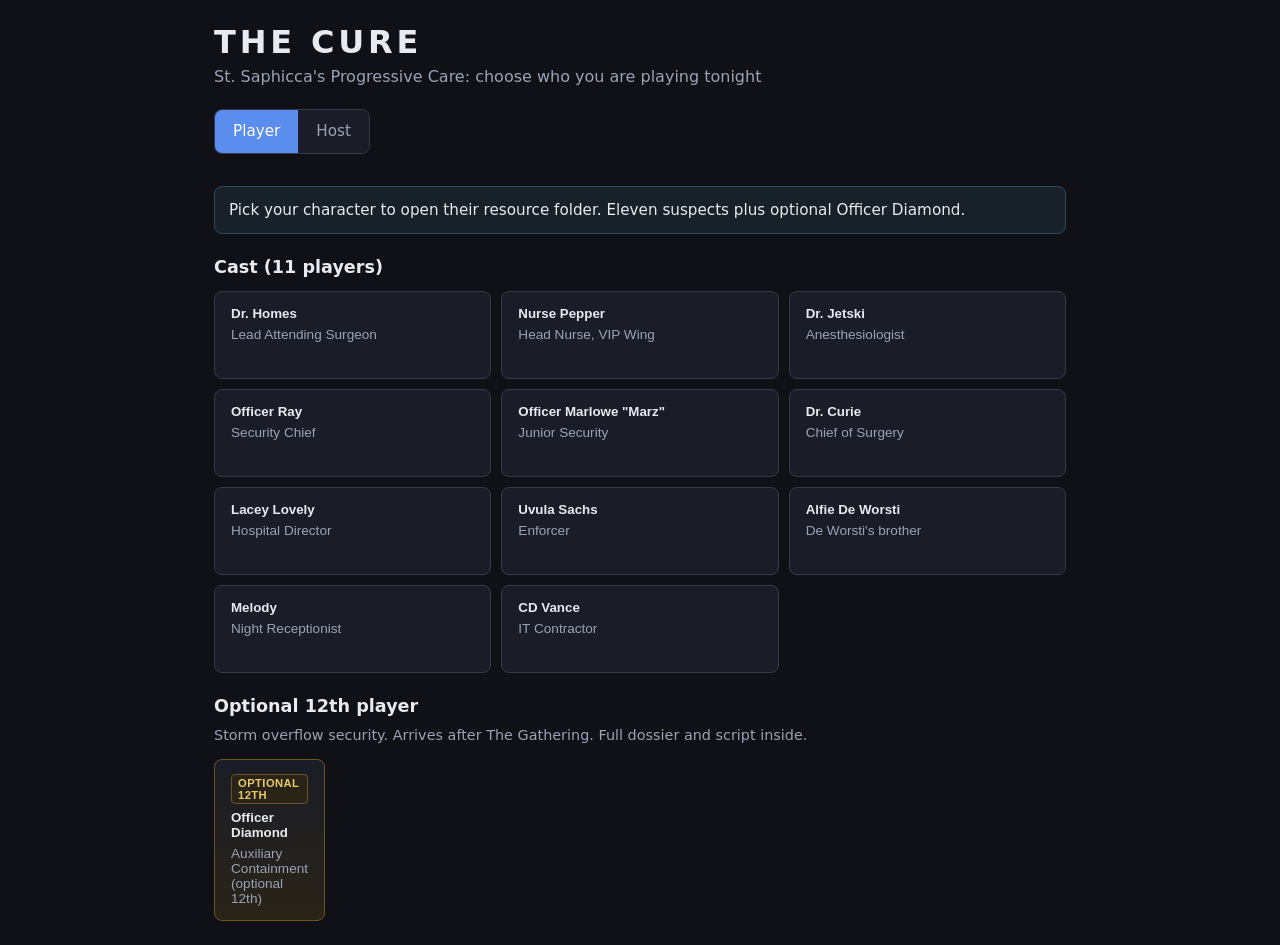
==== player-pack/index.html @ c7cfbabe "Rebuild player pack HTML and bump cache version for GitHub Pages. Co-authored-by: Cursor <cursoragen" ====
<!DOCTYPE html>
<html lang="en" data-pack-version="13">
  <head>
    <meta charset="UTF-8" />
    <meta name="viewport" content="width=device-width, initial-scale=1" />
    <meta name="theme-color" content="#0f1117" />
    <meta
      name="description"
      content="The Cure player pack: eleven suspects plus optional Officer Diamond."
    />
    <title>The Cure — Player Pack</title>
    <link rel="stylesheet" href="styles.css?v=13" />
  </head>
  <body>
    <div id="app" aria-live="polite"></div>
    <script src="content.js?v=13"></script>
    <script src="app.js?v=13"></script>
  </body>
</html>
---- player-pack/styles.css ----
:root {
  --bg: #0f1117;
  --surface: #1a1d27;
  --surface-2: #232735;
  --border: #343a4a;
  --text: #e8eaef;
  --text-muted: #9aa3b5;
  --accent: #5b8def;
  --warning-bg: #2a2418;
  --warning-border: #6b5420;
  --warning-text: #e8c96a;
  --info-bg: #182028;
  --info-border: #2a4a62;
  --radius: 8px;
  --font: system-ui, -apple-system, "Segoe UI", Roboto, sans-serif;
}

* {
  box-sizing: border-box;
}

html,
body {
  margin: 0;
  padding: 0;
  background: var(--bg);
  color: var(--text);
  font-family: var(--font);
  line-height: 1.5;
  min-height: 100%;
}

body {
  padding: 16px;
  padding-bottom: 48px;
}

a {
  color: var(--accent);
}

.app-header {
  margin-bottom: 20px;
}

.app-header h1 {
  margin: 0 0 4px;
  font-size: 1.75rem;
  letter-spacing: 0.04em;
}

.app-header h1.mystery-title {
  font-size: 2rem;
  font-weight: 700;
  letter-spacing: 0.12em;
  text-transform: uppercase;
  line-height: 1.15;
}

.subtitle {
  margin: 0;
  color: var(--text-muted);
}

.nav-bar {
  display: flex;
  gap: 8px;
  flex-wrap: wrap;
  margin-bottom: 16px;
}

.btn {
  appearance: none;
  border: 1px solid var(--border);
  background: var(--surface);
  color: var(--text);
  border-radius: var(--radius);
  padding: 10px 14px;
  font: inherit;
  font-size: 0.95rem;
  cursor: pointer;
  text-align: left;
}

.btn:hover {
  border-color: var(--accent);
}

.btn-ghost {
  background: transparent;
}

.btn-primary {
  background: var(--accent);
  border-color: var(--accent);
  color: #fff;
}

.mode-toggle {
  display: inline-flex;
  margin-bottom: 16px;
  border: 1px solid var(--border);
  border-radius: var(--radius);
  overflow: hidden;
}

.mode-btn {
  appearance: none;
  border: none;
  background: var(--surface);
  color: var(--text-muted);
  padding: 10px 18px;
  font: inherit;
  font-size: 0.95rem;
  cursor: pointer;
}

.mode-btn:hover {
  color: var(--text);
  background: var(--surface-2);
}

.mode-btn.active {
  background: var(--accent);
  color: #fff;
}

.footer-note {
  margin: 16px 0 0;
  color: var(--text-muted);
  font-size: 0.85rem;
}

.callout {
  border: 1px solid var(--border);
  border-radius: var(--radius);
  padding: 12px 14px;
  margin: 16px 0;
  font-size: 0.95rem;
}

.callout-warning {
  background: var(--warning-bg);
  border-color: var(--warning-border);
  color: var(--warning-text);
}

.callout-info {
  background: var(--info-bg);
  border-color: var(--info-border);
}

.grid {
  display: grid;
  grid-template-columns: repeat(auto-fill, minmax(160px, 1fr));
  gap: 10px;
}

.card {
  display: flex;
  flex-direction: column;
  gap: 6px;
  align-items: flex-start;
  min-height: 88px;
  padding: 14px 16px;
  border: 1px solid var(--border);
  border-radius: var(--radius);
  background: var(--surface);
  color: var(--text);
  cursor: pointer;
  text-align: left;
  width: 100%;
}

.card:hover {
  border-color: var(--accent);
  background: var(--surface-2);
}

.card-title {
  font-weight: 600;
}

.card-role {
  font-size: 0.85rem;
  color: var(--text-muted);
}

.card-badge {
  display: inline-block;
  font-size: 0.7rem;
  font-weight: 600;
  letter-spacing: 0.04em;
  text-transform: uppercase;
  color: var(--warning-text);
  background: var(--warning-bg);
  border: 1px solid var(--warning-border);
  border-radius: 4px;
  padding: 2px 6px;
}

.card-optional {
  border-color: var(--warning-border);
  background: linear-gradient(180deg, var(--surface) 0%, var(--warning-bg) 100%);
}

.card-optional:hover {
  border-color: var(--warning-text);
}

.section-note {
  margin: -4px 0 12px;
  color: var(--text-muted);
  font-size: 0.9rem;
}

.grid-optional {
  max-width: 280px;
}

.resource-list {
  display: flex;
  flex-direction: column;
  gap: 8px;
}

.resource-btn {
  display: flex;
  flex-direction: column;
  gap: 4px;
  width: 100%;
  padding: 12px 14px;
  border: 1px solid var(--border);
  border-radius: 6px;
  background: var(--surface);
  color: var(--text);
  cursor: pointer;
  text-align: left;
}

.resource-btn:hover {
  border-color: var(--accent);
}

.resource-label {
  font-weight: 600;
}

.resource-hint {
  font-size: 0.85rem;
  color: var(--text-muted);
}

.section-title {
  margin: 20px 0 10px;
  font-size: 1.1rem;
}

.doc-meta {
  color: var(--text-muted);
  font-size: 0.9rem;
  margin: 0 0 16px;
}

.doc-body {
  max-width: 720px;
}

.doc-body h1,
.doc-body h2,
.doc-body h3 {
  line-height: 1.25;
}

.doc-body h1 {
  font-size: 1.5rem;
  margin-top: 1.5rem;
}

.doc-body h2 {
  font-size: 1.2rem;
  margin-top: 1.25rem;
}

.doc-body h3 {
  font-size: 1.05rem;
}

.doc-body p,
.doc-body li {
  color: var(--text);
}

.doc-body blockquote {
  margin: 1em 0;
  padding: 0.5em 1em;
  border-left: 3px solid var(--accent);
  color: var(--text-muted);
}

.doc-body table {
  width: 100%;
  border-collapse: collapse;
  margin: 1em 0;
  font-size: 0.9rem;
}

.doc-body th,
.doc-body td {
  border: 1px solid var(--border);
  padding: 8px 10px;
  text-align: left;
}

.doc-body th {
  background: var(--surface-2);
}

.doc-body code {
  background: var(--surface-2);
  padding: 0.1em 0.35em;
  border-radius: 4px;
  font-size: 0.9em;
}

.doc-body strong {
  font-weight: 600;
  color: var(--text);
}

.doc-body p {
  margin: 0.4em 0;
}

.doc-body ul {
  margin: 0.15em 0 0.6em;
  padding-left: 1.35em;
  list-style: disc;
}

.doc-body li {
  margin: 0.15em 0;
}

.doc-body p:has(> strong:only-child) {
  margin-top: 0.85em;
  margin-bottom: 0;
}

.doc-body p:has(> strong:only-child) + p,
.doc-body p:has(> strong:only-child) + ul {
  margin-top: 0.15em;
}

.doc-body h2 + p:has(> strong:only-child) {
  margin-top: 0.35em;
}

.hidden {
  display: none !important;
}

@media (min-width: 640px) {
  body {
    padding: 24px;
    max-width: 900px;
    margin: 0 auto;
  }

  .grid {
    grid-template-columns: repeat(3, 1fr);
  }
}
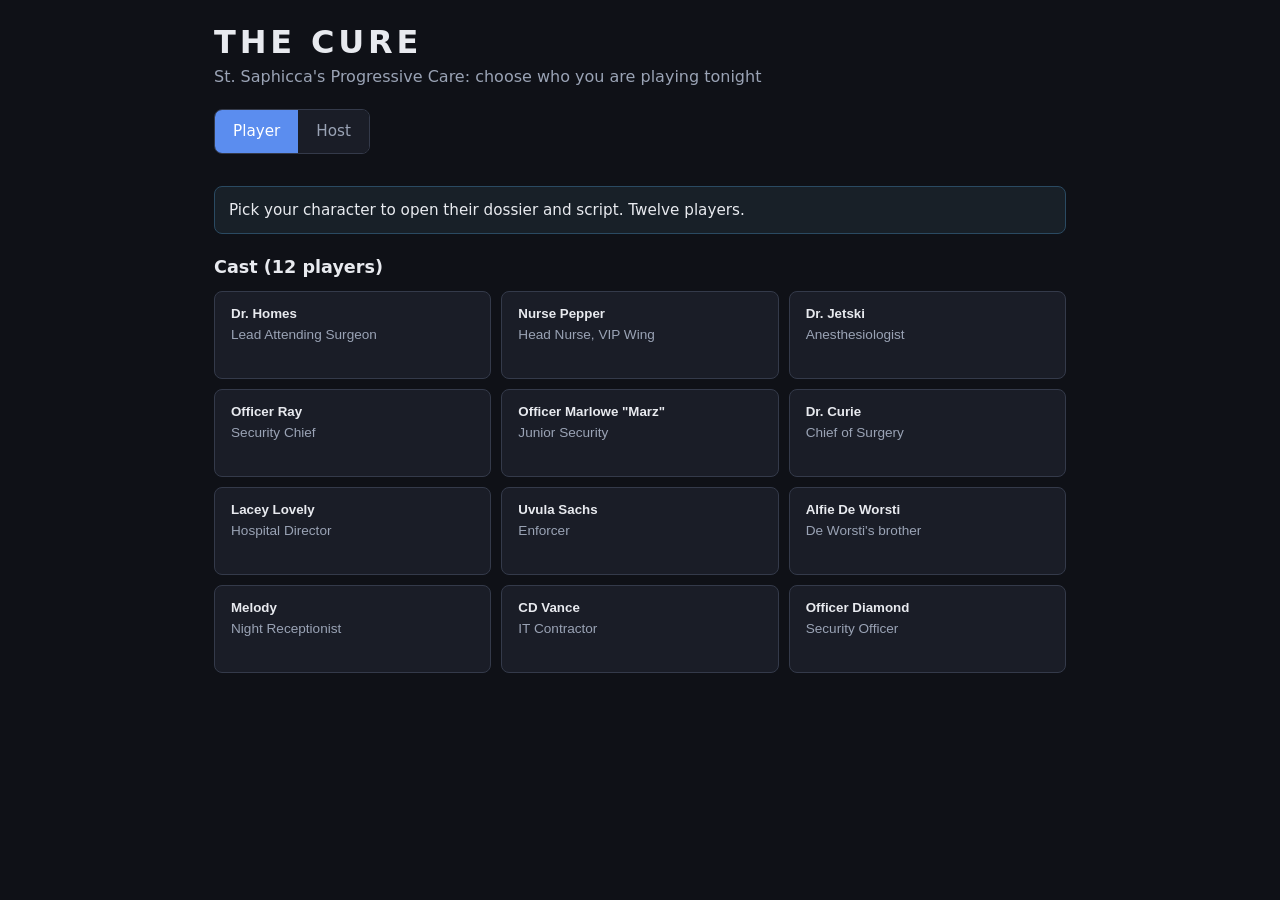
==== commit 953c6a10: "Make Officer Diamond a full cast member in the player pack HTML. Co-authored-by: Cursor <cursoragent" ====
--- a/player-pack/index.html
+++ b/player-pack/index.html
@@ -1,19 +1,19 @@
 <!DOCTYPE html>
-<html lang="en" data-pack-version="13">
+<html lang="en" data-pack-version="14">
   <head>
     <meta charset="UTF-8" />
     <meta name="viewport" content="width=device-width, initial-scale=1" />
     <meta name="theme-color" content="#0f1117" />
     <meta
       name="description"
-      content="The Cure player pack: eleven suspects plus optional Officer Diamond."
+      content="The Cure player pack: twelve players at St. Saphicca's."
     />
     <title>The Cure — Player Pack</title>
-    <link rel="stylesheet" href="styles.css?v=13" />
+    <link rel="stylesheet" href="styles.css?v=14" />
   </head>
   <body>
     <div id="app" aria-live="polite"></div>
-    <script src="content.js?v=13"></script>
-    <script src="app.js?v=13"></script>
+    <script src="content.js?v=14"></script>
+    <script src="app.js?v=14"></script>
   </body>
 </html>
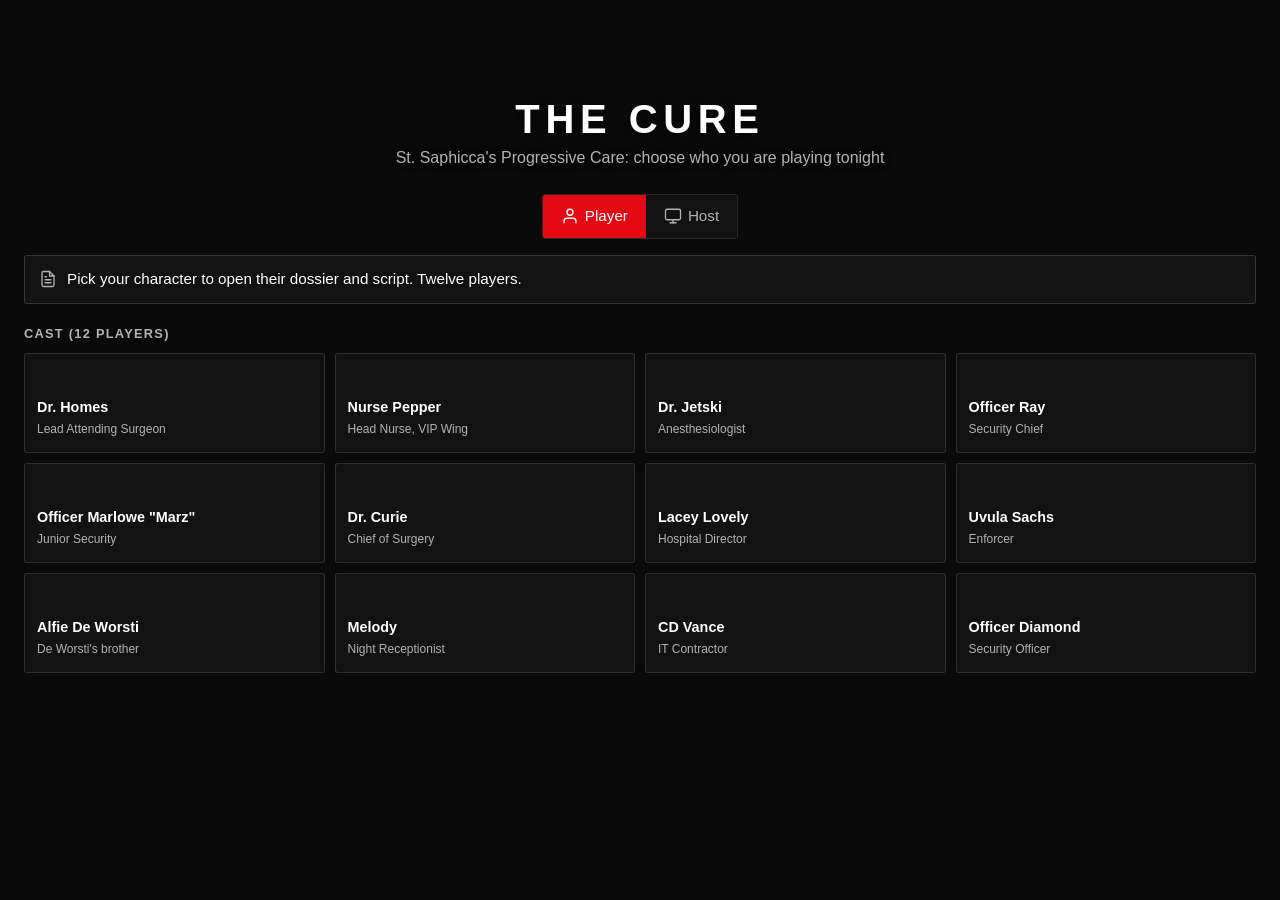
==== commit 2591d3b6: "Redesign player pack with cinematic dark UI and refresh dossier letterheads. Apply hospital backdrop" ====
--- a/player-pack/index.html
+++ b/player-pack/index.html
@@ -1,19 +1,19 @@
 <!DOCTYPE html>
-<html lang="en" data-pack-version="14">
+<html lang="en" data-pack-version="15">
   <head>
     <meta charset="UTF-8" />
     <meta name="viewport" content="width=device-width, initial-scale=1" />
-    <meta name="theme-color" content="#0f1117" />
+    <meta name="theme-color" content="#000000" />
     <meta
       name="description"
       content="The Cure player pack: twelve players at St. Saphicca's."
     />
     <title>The Cure — Player Pack</title>
-    <link rel="stylesheet" href="styles.css?v=14" />
+    <link rel="stylesheet" href="styles.css?v=15" />
   </head>
-  <body>
+  <body class="view-launcher">
     <div id="app" aria-live="polite"></div>
-    <script src="content.js?v=14"></script>
-    <script src="app.js?v=14"></script>
+    <script src="content.js?v=15"></script>
+    <script src="app.js?v=15"></script>
   </body>
 </html>
--- a/player-pack/styles.css
+++ b/player-pack/styles.css
@@ -1,18 +1,20 @@
 :root {
-  --bg: #0f1117;
-  --surface: #1a1d27;
-  --surface-2: #232735;
-  --border: #343a4a;
-  --text: #e8eaef;
-  --text-muted: #9aa3b5;
-  --accent: #5b8def;
-  --warning-bg: #2a2418;
-  --warning-border: #6b5420;
+  --bg: #000000;
+  --bg-fallback: #0a0a0a;
+  --surface: rgba(20, 20, 20, 0.85);
+  --surface-2: rgba(30, 30, 30, 0.9);
+  --border: rgba(255, 255, 255, 0.12);
+  --text: #ffffff;
+  --text-muted: #b3b3b3;
+  --accent: #e50914;
+  --accent-hover: #c40812;
+  --warning-bg: rgba(42, 36, 24, 0.85);
+  --warning-border: rgba(107, 84, 32, 0.6);
   --warning-text: #e8c96a;
-  --info-bg: #182028;
-  --info-border: #2a4a62;
-  --radius: 8px;
-  --font: system-ui, -apple-system, "Segoe UI", Roboto, sans-serif;
+  --info-bg: rgba(20, 20, 20, 0.85);
+  --info-border: rgba(255, 255, 255, 0.15);
+  --radius: 3px;
+  --font: "Helvetica Neue", Helvetica, Arial, system-ui, sans-serif;
 }
 
 * {
@@ -23,36 +25,158 @@
 body {
   margin: 0;
   padding: 0;
-  background: var(--bg);
+  background: var(--bg-fallback);
   color: var(--text);
   font-family: var(--font);
   line-height: 1.5;
   min-height: 100%;
 }
 
+body::before {
+  content: "";
+  position: fixed;
+  inset: 0;
+  z-index: -2;
+  background: var(--bg-fallback) url("assets/hospital-bg.jpg") center / cover no-repeat;
+  filter: grayscale(40%) brightness(0.35);
+}
+
+body::after {
+  content: "";
+  position: fixed;
+  inset: 0;
+  z-index: -1;
+  background: linear-gradient(
+    180deg,
+    rgba(0, 0, 0, 0.7) 0%,
+    rgba(0, 0, 0, 0.45) 40%,
+    rgba(0, 0, 0, 0.85) 100%
+  );
+  pointer-events: none;
+}
+
+body.view-page::before {
+  filter: grayscale(60%) brightness(0.2);
+}
+
+body.view-page::after {
+  background: rgba(0, 0, 0, 0.88);
+}
+
 body {
   padding: 16px;
   padding-bottom: 48px;
+  min-height: 100vh;
 }
 
 a {
   color: var(--accent);
 }
 
+a:focus-visible,
+.btn:focus-visible,
+.mode-btn:focus-visible,
+.card:focus-visible,
+.resource-btn:focus-visible {
+  outline: 2px solid var(--accent);
+  outline-offset: 2px;
+}
+
+#app {
+  position: relative;
+}
+
+.view-launcher-wrap {
+  max-width: 100%;
+}
+
+.view-page-wrap {
+  max-width: 900px;
+  margin: 0 auto;
+}
+
+/* Hero / launcher header */
+
 .app-header {
   margin-bottom: 20px;
+}
+
+.app-header--hero {
+  text-align: center;
+  padding: 24px 0 8px;
+  margin-bottom: 16px;
+}
+
+.hero-mark {
+  display: flex;
+  justify-content: center;
+  margin-bottom: 16px;
+}
+
+.pulse-line {
+  width: 120px;
+  height: 32px;
+  overflow: visible;
+}
+
+.pulse-line path {
+  fill: none;
+  stroke: var(--accent);
+  stroke-width: 2;
+  stroke-linecap: round;
+  stroke-linejoin: round;
+  stroke-dasharray: 180;
+  stroke-dashoffset: 180;
+  animation: ekg-draw 2.5s ease-in-out infinite;
+}
+
+@keyframes ekg-draw {
+  0% {
+    stroke-dashoffset: 180;
+    opacity: 0.4;
+  }
+  40% {
+    stroke-dashoffset: 0;
+    opacity: 1;
+  }
+  60% {
+    stroke-dashoffset: 0;
+    opacity: 1;
+  }
+  100% {
+    stroke-dashoffset: -180;
+    opacity: 0.4;
+  }
+}
+
+@media (prefers-reduced-motion: reduce) {
+  .pulse-line path {
+    animation: ekg-pulse 2.5s ease-in-out infinite;
+    stroke-dashoffset: 0;
+  }
+
+  @keyframes ekg-pulse {
+    0%,
+    100% {
+      opacity: 0.5;
+    }
+    50% {
+      opacity: 1;
+    }
+  }
 }
 
 .app-header h1 {
   margin: 0 0 4px;
   font-size: 1.75rem;
   letter-spacing: 0.04em;
+  text-shadow: 0 2px 12px rgba(0, 0, 0, 0.8);
 }
 
 .app-header h1.mystery-title {
-  font-size: 2rem;
+  font-size: clamp(1.75rem, 5vw, 2.5rem);
   font-weight: 700;
-  letter-spacing: 0.12em;
+  letter-spacing: 0.14em;
   text-transform: uppercase;
   line-height: 1.15;
 }
@@ -60,7 +184,71 @@
 .subtitle {
   margin: 0;
   color: var(--text-muted);
-}
+  text-shadow: 0 1px 8px rgba(0, 0, 0, 0.8);
+}
+
+/* Icons */
+
+.icon {
+  display: inline-flex;
+  flex-shrink: 0;
+  width: 18px;
+  height: 18px;
+  vertical-align: middle;
+}
+
+.icon svg {
+  width: 100%;
+  height: 100%;
+}
+
+.btn-with-icon,
+.resource-btn-inner {
+  display: inline-flex;
+  align-items: center;
+  gap: 8px;
+}
+
+.resource-btn {
+  display: flex;
+  align-items: center;
+  justify-content: space-between;
+  gap: 12px;
+  width: 100%;
+  padding: 12px 14px;
+  border: 1px solid var(--border);
+  border-radius: var(--radius);
+  background: var(--surface);
+  color: var(--text);
+  cursor: pointer;
+  text-align: left;
+  font: inherit;
+}
+
+.resource-btn:hover {
+  border-color: var(--accent);
+  background: var(--surface-2);
+}
+
+.resource-btn-content {
+  display: flex;
+  flex-direction: column;
+  gap: 4px;
+  flex: 1;
+  min-width: 0;
+}
+
+.resource-chevron {
+  flex-shrink: 0;
+  opacity: 0.6;
+}
+
+.resource-btn:hover .resource-chevron {
+  opacity: 1;
+  color: var(--accent);
+}
+
+/* Navigation */
 
 .nav-bar {
   display: flex;
@@ -90,12 +278,23 @@
   background: transparent;
 }
 
+.btn-ghost:hover {
+  background: var(--surface);
+}
+
 .btn-primary {
   background: var(--accent);
   border-color: var(--accent);
   color: #fff;
 }
 
+.btn-primary:hover {
+  background: var(--accent-hover);
+  border-color: var(--accent-hover);
+}
+
+/* Mode toggle */
+
 .mode-toggle {
   display: inline-flex;
   margin-bottom: 16px;
@@ -104,6 +303,14 @@
   overflow: hidden;
 }
 
+.app-header--hero + .mode-toggle,
+.mode-toggle--centered {
+  display: flex;
+  width: fit-content;
+  margin-left: auto;
+  margin-right: auto;
+}
+
 .mode-btn {
   appearance: none;
   border: none;
@@ -113,6 +320,9 @@
   font: inherit;
   font-size: 0.95rem;
   cursor: pointer;
+  display: inline-flex;
+  align-items: center;
+  gap: 6px;
 }
 
 .mode-btn:hover {
@@ -131,12 +341,26 @@
   font-size: 0.85rem;
 }
 
+/* Callouts */
+
 .callout {
   border: 1px solid var(--border);
   border-radius: var(--radius);
   padding: 12px 14px;
   margin: 16px 0;
   font-size: 0.95rem;
+  background: var(--surface);
+}
+
+.callout-with-icon {
+  display: flex;
+  gap: 10px;
+  align-items: flex-start;
+}
+
+.callout-with-icon .icon {
+  margin-top: 2px;
+  color: var(--text-muted);
 }
 
 .callout-warning {
@@ -145,15 +369,38 @@
   color: var(--warning-text);
 }
 
+.callout-warning .icon {
+  color: var(--warning-text);
+}
+
 .callout-info {
   background: var(--info-bg);
   border-color: var(--info-border);
 }
 
+/* Character grid */
+
 .grid {
-  display: grid;
-  grid-template-columns: repeat(auto-fill, minmax(160px, 1fr));
+  display: flex;
   gap: 10px;
+  overflow-x: auto;
+  padding-bottom: 8px;
+  scroll-snap-type: x mandatory;
+  -webkit-overflow-scrolling: touch;
+}
+
+.grid .card {
+  flex: 0 0 140px;
+  scroll-snap-align: start;
+}
+
+.section-title {
+  margin: 20px 0 10px;
+  font-size: 0.8rem;
+  font-weight: 600;
+  letter-spacing: 0.1em;
+  text-transform: uppercase;
+  color: var(--text-muted);
 }
 
 .card {
@@ -161,8 +408,9 @@
   flex-direction: column;
   gap: 6px;
   align-items: flex-start;
-  min-height: 88px;
-  padding: 14px 16px;
+  justify-content: flex-end;
+  min-height: 120px;
+  padding: 14px 12px;
   border: 1px solid var(--border);
   border-radius: var(--radius);
   background: var(--surface);
@@ -170,6 +418,8 @@
   cursor: pointer;
   text-align: left;
   width: 100%;
+  font: inherit;
+  transition: border-color 0.15s, background 0.15s;
 }
 
 .card:hover {
@@ -179,23 +429,26 @@
 
 .card-title {
   font-weight: 600;
+  font-size: 0.9rem;
+  line-height: 1.2;
 }
 
 .card-role {
-  font-size: 0.85rem;
-  color: var(--text-muted);
+  font-size: 0.75rem;
+  color: var(--text-muted);
+  line-height: 1.3;
 }
 
 .card-badge {
   display: inline-block;
-  font-size: 0.7rem;
+  font-size: 0.65rem;
   font-weight: 600;
   letter-spacing: 0.04em;
   text-transform: uppercase;
   color: var(--warning-text);
   background: var(--warning-bg);
   border: 1px solid var(--warning-border);
-  border-radius: 4px;
+  border-radius: var(--radius);
   padding: 2px 6px;
 }
 
@@ -215,7 +468,11 @@
 }
 
 .grid-optional {
-  max-width: 280px;
+  max-width: 100%;
+}
+
+.grid-optional .card {
+  flex: 0 0 160px;
 }
 
 .resource-list {
@@ -224,24 +481,6 @@
   gap: 8px;
 }
 
-.resource-btn {
-  display: flex;
-  flex-direction: column;
-  gap: 4px;
-  width: 100%;
-  padding: 12px 14px;
-  border: 1px solid var(--border);
-  border-radius: 6px;
-  background: var(--surface);
-  color: var(--text);
-  cursor: pointer;
-  text-align: left;
-}
-
-.resource-btn:hover {
-  border-color: var(--accent);
-}
-
 .resource-label {
   font-weight: 600;
 }
@@ -251,11 +490,6 @@
   color: var(--text-muted);
 }
 
-.section-title {
-  margin: 20px 0 10px;
-  font-size: 1.1rem;
-}
-
 .doc-meta {
   color: var(--text-muted);
   font-size: 0.9rem;
@@ -264,6 +498,38 @@
 
 .doc-body {
   max-width: 720px;
+  font-size: 0.9rem;
+  background: var(--surface);
+  border: 1px solid var(--border);
+  border-radius: var(--radius);
+  padding: 20px 24px;
+}
+
+.case-file-letterhead {
+  margin-bottom: 1.5rem;
+  text-align: center;
+}
+
+.case-file-letterhead .case-file-dept {
+  font-size: 1.75rem;
+  font-weight: 700;
+  letter-spacing: 0.04em;
+  margin: 0 0 0.35rem;
+  line-height: 1.1;
+}
+
+.case-file-letterhead .case-file-division {
+  font-size: 1rem;
+  font-weight: 600;
+  letter-spacing: 0.05em;
+  margin: 0 0 0.5rem;
+  line-height: 1.2;
+}
+
+.case-file-letterhead .case-file-number {
+  font-size: 0.85rem;
+  color: var(--text-muted);
+  margin: 0;
 }
 
 .doc-body h1,
@@ -273,17 +539,17 @@
 }
 
 .doc-body h1 {
-  font-size: 1.5rem;
+  font-size: 1.25rem;
   margin-top: 1.5rem;
 }
 
 .doc-body h2 {
-  font-size: 1.2rem;
+  font-size: 1.05rem;
   margin-top: 1.25rem;
 }
 
 .doc-body h3 {
-  font-size: 1.05rem;
+  font-size: 0.9rem;
 }
 
 .doc-body p,
@@ -302,7 +568,7 @@
   width: 100%;
   border-collapse: collapse;
   margin: 1em 0;
-  font-size: 0.9rem;
+  font-size: 0.8rem;
 }
 
 .doc-body th,
@@ -319,7 +585,7 @@
 .doc-body code {
   background: var(--surface-2);
   padding: 0.1em 0.35em;
-  border-radius: 4px;
+  border-radius: var(--radius);
   font-size: 0.9em;
 }
 
@@ -363,11 +629,28 @@
 @media (min-width: 640px) {
   body {
     padding: 24px;
-    max-width: 900px;
-    margin: 0 auto;
   }
 
   .grid {
+    display: grid;
     grid-template-columns: repeat(3, 1fr);
-  }
-}
+    overflow-x: visible;
+    scroll-snap-type: none;
+  }
+
+  .grid .card {
+    flex: unset;
+    min-height: 100px;
+  }
+
+  .grid-optional {
+    max-width: 280px;
+    display: flex;
+  }
+}
+
+@media (min-width: 900px) {
+  .grid {
+    grid-template-columns: repeat(4, 1fr);
+  }
+}
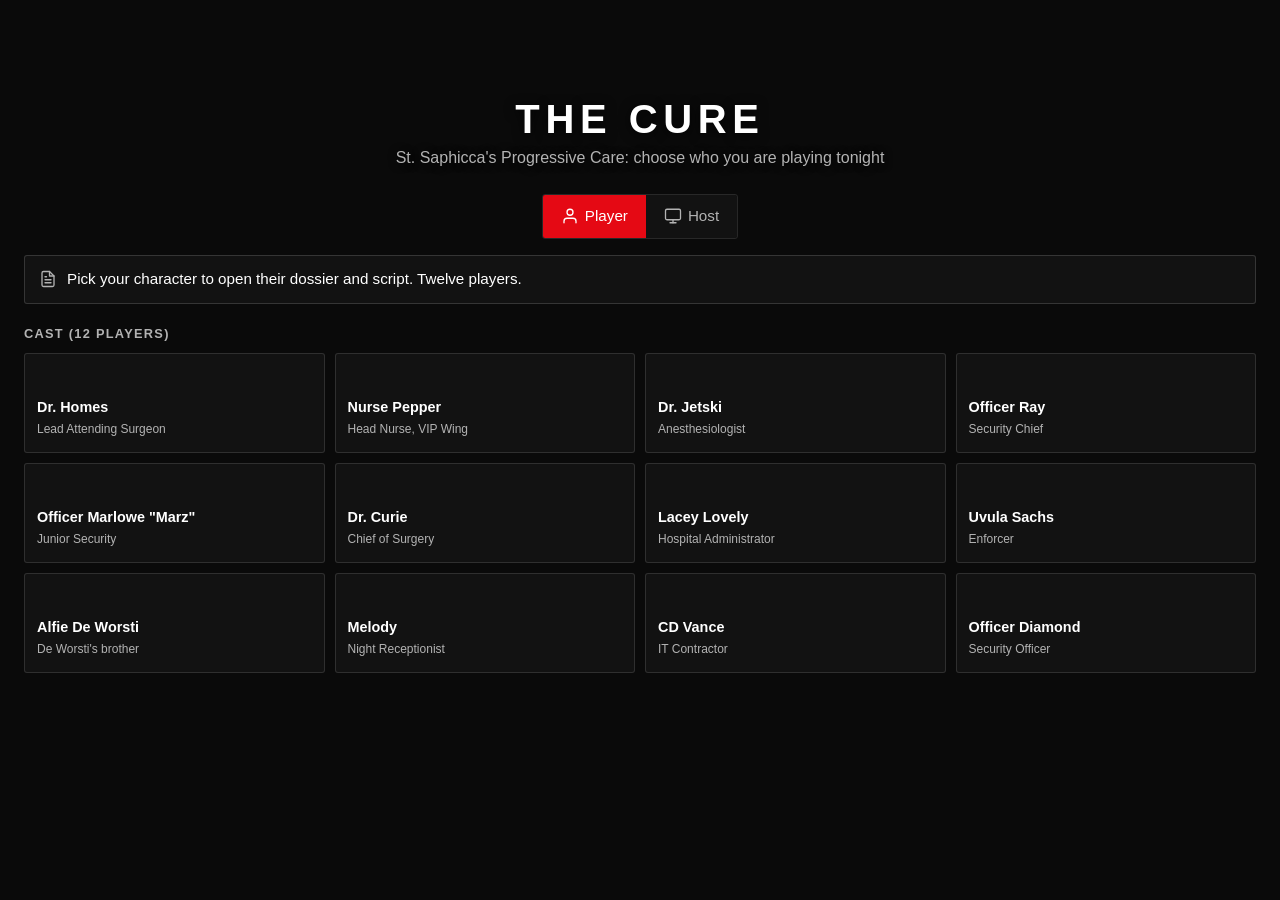
==== commit fc4662f0: "Refresh player dossiers, host docs, and player pack content; add character genders reference. Co-aut" ====
--- a/player-pack/index.html
+++ b/player-pack/index.html
@@ -9,11 +9,11 @@
       content="The Cure player pack: twelve players at St. Saphicca's."
     />
     <title>The Cure — Player Pack</title>
-    <link rel="stylesheet" href="styles.css?v=15" />
+    <link rel="stylesheet" href="styles.css?v=16" />
   </head>
   <body class="view-launcher">
     <div id="app" aria-live="polite"></div>
-    <script src="content.js?v=15"></script>
-    <script src="app.js?v=15"></script>
+    <script src="content.js?v=16"></script>
+    <script src="app.js?v=16"></script>
   </body>
 </html>
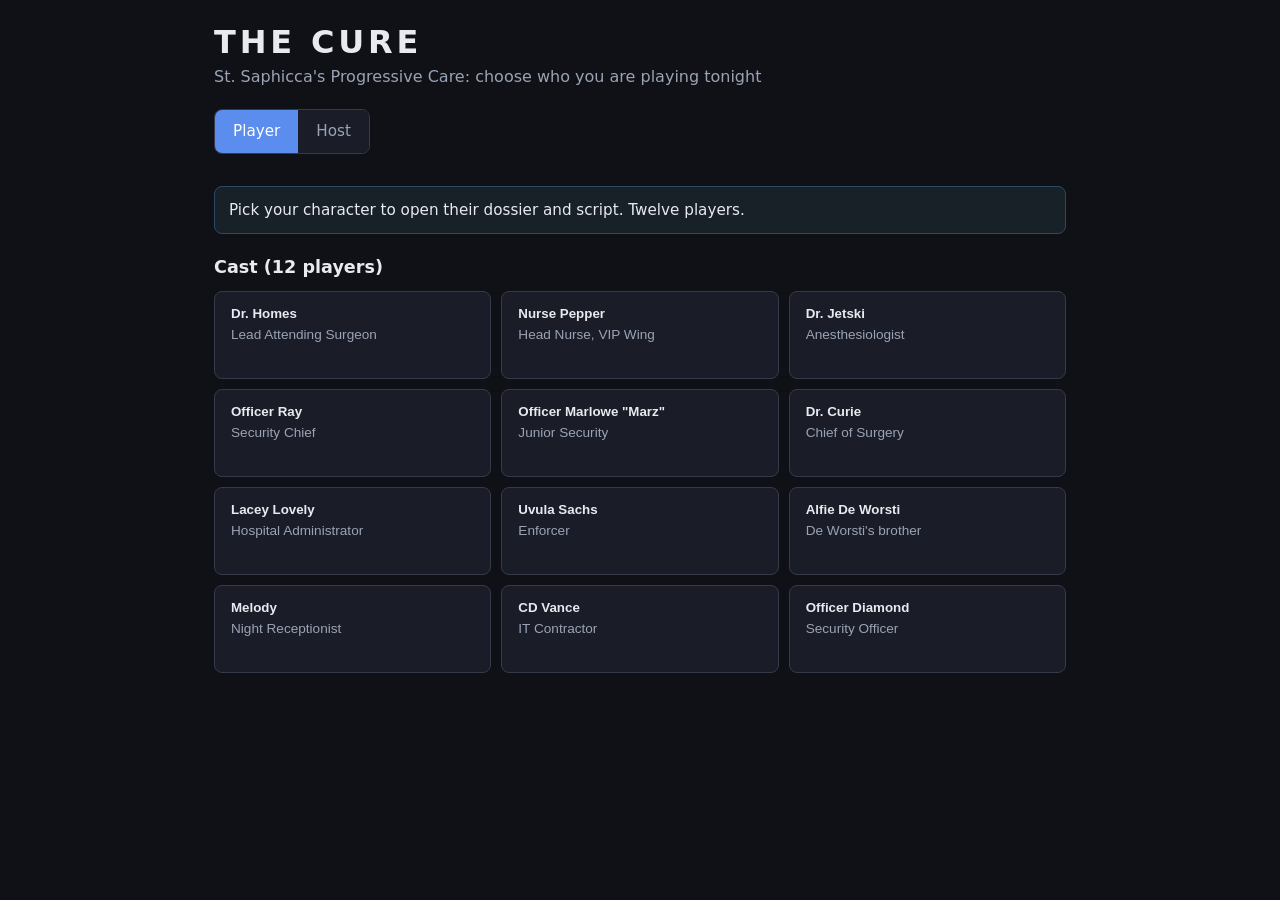
==== commit 20f1f662: "Add evidence design docs, dossier updates, and player pack v18 with classic blue UI. Restore the ori" ====
--- a/player-pack/index.html
+++ b/player-pack/index.html
@@ -1,19 +1,19 @@
 <!DOCTYPE html>
-<html lang="en" data-pack-version="15">
+<html lang="en" data-pack-version="18">
   <head>
     <meta charset="UTF-8" />
     <meta name="viewport" content="width=device-width, initial-scale=1" />
-    <meta name="theme-color" content="#000000" />
+    <meta name="theme-color" content="#0f1117" />
     <meta
       name="description"
       content="The Cure player pack: twelve players at St. Saphicca's."
     />
     <title>The Cure — Player Pack</title>
-    <link rel="stylesheet" href="styles.css?v=16" />
+    <link rel="stylesheet" href="styles.css?v=18" />
   </head>
-  <body class="view-launcher">
+  <body>
     <div id="app" aria-live="polite"></div>
-    <script src="content.js?v=16"></script>
-    <script src="app.js?v=16"></script>
+    <script src="content.js?v=18"></script>
+    <script src="app.js?v=18"></script>
   </body>
 </html>
--- a/player-pack/styles.css
+++ b/player-pack/styles.css
@@ -1,20 +1,18 @@
 :root {
-  --bg: #000000;
-  --bg-fallback: #0a0a0a;
-  --surface: rgba(20, 20, 20, 0.85);
-  --surface-2: rgba(30, 30, 30, 0.9);
-  --border: rgba(255, 255, 255, 0.12);
-  --text: #ffffff;
-  --text-muted: #b3b3b3;
-  --accent: #e50914;
-  --accent-hover: #c40812;
-  --warning-bg: rgba(42, 36, 24, 0.85);
-  --warning-border: rgba(107, 84, 32, 0.6);
+  --bg: #0f1117;
+  --surface: #1a1d27;
+  --surface-2: #232735;
+  --border: #343a4a;
+  --text: #e8eaef;
+  --text-muted: #9aa3b5;
+  --accent: #5b8def;
+  --warning-bg: #2a2418;
+  --warning-border: #6b5420;
   --warning-text: #e8c96a;
-  --info-bg: rgba(20, 20, 20, 0.85);
-  --info-border: rgba(255, 255, 255, 0.15);
-  --radius: 3px;
-  --font: "Helvetica Neue", Helvetica, Arial, system-ui, sans-serif;
+  --info-bg: #182028;
+  --info-border: #2a4a62;
+  --radius: 8px;
+  --font: system-ui, -apple-system, "Segoe UI", Roboto, sans-serif;
 }
 
 * {
@@ -25,48 +23,16 @@
 body {
   margin: 0;
   padding: 0;
-  background: var(--bg-fallback);
+  background: var(--bg);
   color: var(--text);
   font-family: var(--font);
   line-height: 1.5;
   min-height: 100%;
 }
 
-body::before {
-  content: "";
-  position: fixed;
-  inset: 0;
-  z-index: -2;
-  background: var(--bg-fallback) url("assets/hospital-bg.jpg") center / cover no-repeat;
-  filter: grayscale(40%) brightness(0.35);
-}
-
-body::after {
-  content: "";
-  position: fixed;
-  inset: 0;
-  z-index: -1;
-  background: linear-gradient(
-    180deg,
-    rgba(0, 0, 0, 0.7) 0%,
-    rgba(0, 0, 0, 0.45) 40%,
-    rgba(0, 0, 0, 0.85) 100%
-  );
-  pointer-events: none;
-}
-
-body.view-page::before {
-  filter: grayscale(60%) brightness(0.2);
-}
-
-body.view-page::after {
-  background: rgba(0, 0, 0, 0.88);
-}
-
 body {
   padding: 16px;
   padding-bottom: 48px;
-  min-height: 100vh;
 }
 
 a {
@@ -82,101 +48,20 @@
   outline-offset: 2px;
 }
 
-#app {
-  position: relative;
-}
-
-.view-launcher-wrap {
-  max-width: 100%;
-}
-
-.view-page-wrap {
-  max-width: 900px;
-  margin: 0 auto;
-}
-
-/* Hero / launcher header */
-
 .app-header {
   margin-bottom: 20px;
-}
-
-.app-header--hero {
-  text-align: center;
-  padding: 24px 0 8px;
-  margin-bottom: 16px;
-}
-
-.hero-mark {
-  display: flex;
-  justify-content: center;
-  margin-bottom: 16px;
-}
-
-.pulse-line {
-  width: 120px;
-  height: 32px;
-  overflow: visible;
-}
-
-.pulse-line path {
-  fill: none;
-  stroke: var(--accent);
-  stroke-width: 2;
-  stroke-linecap: round;
-  stroke-linejoin: round;
-  stroke-dasharray: 180;
-  stroke-dashoffset: 180;
-  animation: ekg-draw 2.5s ease-in-out infinite;
-}
-
-@keyframes ekg-draw {
-  0% {
-    stroke-dashoffset: 180;
-    opacity: 0.4;
-  }
-  40% {
-    stroke-dashoffset: 0;
-    opacity: 1;
-  }
-  60% {
-    stroke-dashoffset: 0;
-    opacity: 1;
-  }
-  100% {
-    stroke-dashoffset: -180;
-    opacity: 0.4;
-  }
-}
-
-@media (prefers-reduced-motion: reduce) {
-  .pulse-line path {
-    animation: ekg-pulse 2.5s ease-in-out infinite;
-    stroke-dashoffset: 0;
-  }
-
-  @keyframes ekg-pulse {
-    0%,
-    100% {
-      opacity: 0.5;
-    }
-    50% {
-      opacity: 1;
-    }
-  }
 }
 
 .app-header h1 {
   margin: 0 0 4px;
   font-size: 1.75rem;
   letter-spacing: 0.04em;
-  text-shadow: 0 2px 12px rgba(0, 0, 0, 0.8);
 }
 
 .app-header h1.mystery-title {
-  font-size: clamp(1.75rem, 5vw, 2.5rem);
+  font-size: 2rem;
   font-weight: 700;
-  letter-spacing: 0.14em;
+  letter-spacing: 0.12em;
   text-transform: uppercase;
   line-height: 1.15;
 }
@@ -184,71 +69,7 @@
 .subtitle {
   margin: 0;
   color: var(--text-muted);
-  text-shadow: 0 1px 8px rgba(0, 0, 0, 0.8);
-}
-
-/* Icons */
-
-.icon {
-  display: inline-flex;
-  flex-shrink: 0;
-  width: 18px;
-  height: 18px;
-  vertical-align: middle;
-}
-
-.icon svg {
-  width: 100%;
-  height: 100%;
-}
-
-.btn-with-icon,
-.resource-btn-inner {
-  display: inline-flex;
-  align-items: center;
-  gap: 8px;
-}
-
-.resource-btn {
-  display: flex;
-  align-items: center;
-  justify-content: space-between;
-  gap: 12px;
-  width: 100%;
-  padding: 12px 14px;
-  border: 1px solid var(--border);
-  border-radius: var(--radius);
-  background: var(--surface);
-  color: var(--text);
-  cursor: pointer;
-  text-align: left;
-  font: inherit;
-}
-
-.resource-btn:hover {
-  border-color: var(--accent);
-  background: var(--surface-2);
-}
-
-.resource-btn-content {
-  display: flex;
-  flex-direction: column;
-  gap: 4px;
-  flex: 1;
-  min-width: 0;
-}
-
-.resource-chevron {
-  flex-shrink: 0;
-  opacity: 0.6;
-}
-
-.resource-btn:hover .resource-chevron {
-  opacity: 1;
-  color: var(--accent);
-}
-
-/* Navigation */
+}
 
 .nav-bar {
   display: flex;
@@ -278,37 +99,18 @@
   background: transparent;
 }
 
-.btn-ghost:hover {
-  background: var(--surface);
-}
-
 .btn-primary {
   background: var(--accent);
   border-color: var(--accent);
   color: #fff;
 }
 
-.btn-primary:hover {
-  background: var(--accent-hover);
-  border-color: var(--accent-hover);
-}
-
-/* Mode toggle */
-
 .mode-toggle {
   display: inline-flex;
   margin-bottom: 16px;
   border: 1px solid var(--border);
   border-radius: var(--radius);
   overflow: hidden;
-}
-
-.app-header--hero + .mode-toggle,
-.mode-toggle--centered {
-  display: flex;
-  width: fit-content;
-  margin-left: auto;
-  margin-right: auto;
 }
 
 .mode-btn {
@@ -320,9 +122,6 @@
   font: inherit;
   font-size: 0.95rem;
   cursor: pointer;
-  display: inline-flex;
-  align-items: center;
-  gap: 6px;
 }
 
 .mode-btn:hover {
@@ -340,8 +139,6 @@
   color: var(--text-muted);
   font-size: 0.85rem;
 }
-
-/* Callouts */
 
 .callout {
   border: 1px solid var(--border);
@@ -349,18 +146,6 @@
   padding: 12px 14px;
   margin: 16px 0;
   font-size: 0.95rem;
-  background: var(--surface);
-}
-
-.callout-with-icon {
-  display: flex;
-  gap: 10px;
-  align-items: flex-start;
-}
-
-.callout-with-icon .icon {
-  margin-top: 2px;
-  color: var(--text-muted);
 }
 
 .callout-warning {
@@ -369,38 +154,15 @@
   color: var(--warning-text);
 }
 
-.callout-warning .icon {
-  color: var(--warning-text);
-}
-
 .callout-info {
   background: var(--info-bg);
   border-color: var(--info-border);
 }
 
-/* Character grid */
-
 .grid {
-  display: flex;
+  display: grid;
+  grid-template-columns: repeat(auto-fill, minmax(160px, 1fr));
   gap: 10px;
-  overflow-x: auto;
-  padding-bottom: 8px;
-  scroll-snap-type: x mandatory;
-  -webkit-overflow-scrolling: touch;
-}
-
-.grid .card {
-  flex: 0 0 140px;
-  scroll-snap-align: start;
-}
-
-.section-title {
-  margin: 20px 0 10px;
-  font-size: 0.8rem;
-  font-weight: 600;
-  letter-spacing: 0.1em;
-  text-transform: uppercase;
-  color: var(--text-muted);
 }
 
 .card {
@@ -408,9 +170,8 @@
   flex-direction: column;
   gap: 6px;
   align-items: flex-start;
-  justify-content: flex-end;
-  min-height: 120px;
-  padding: 14px 12px;
+  min-height: 88px;
+  padding: 14px 16px;
   border: 1px solid var(--border);
   border-radius: var(--radius);
   background: var(--surface);
@@ -418,8 +179,6 @@
   cursor: pointer;
   text-align: left;
   width: 100%;
-  font: inherit;
-  transition: border-color 0.15s, background 0.15s;
 }
 
 .card:hover {
@@ -429,26 +188,23 @@
 
 .card-title {
   font-weight: 600;
-  font-size: 0.9rem;
-  line-height: 1.2;
 }
 
 .card-role {
-  font-size: 0.75rem;
-  color: var(--text-muted);
-  line-height: 1.3;
+  font-size: 0.85rem;
+  color: var(--text-muted);
 }
 
 .card-badge {
   display: inline-block;
-  font-size: 0.65rem;
+  font-size: 0.7rem;
   font-weight: 600;
   letter-spacing: 0.04em;
   text-transform: uppercase;
   color: var(--warning-text);
   background: var(--warning-bg);
   border: 1px solid var(--warning-border);
-  border-radius: var(--radius);
+  border-radius: 4px;
   padding: 2px 6px;
 }
 
@@ -468,11 +224,7 @@
 }
 
 .grid-optional {
-  max-width: 100%;
-}
-
-.grid-optional .card {
-  flex: 0 0 160px;
+  max-width: 280px;
 }
 
 .resource-list {
@@ -481,6 +233,25 @@
   gap: 8px;
 }
 
+.resource-btn {
+  display: flex;
+  flex-direction: column;
+  gap: 4px;
+  width: 100%;
+  padding: 12px 14px;
+  border: 1px solid var(--border);
+  border-radius: 6px;
+  background: var(--surface);
+  color: var(--text);
+  cursor: pointer;
+  text-align: left;
+  font: inherit;
+}
+
+.resource-btn:hover {
+  border-color: var(--accent);
+}
+
 .resource-label {
   font-weight: 600;
 }
@@ -490,6 +261,11 @@
   color: var(--text-muted);
 }
 
+.section-title {
+  margin: 20px 0 10px;
+  font-size: 1.1rem;
+}
+
 .doc-meta {
   color: var(--text-muted);
   font-size: 0.9rem;
@@ -498,11 +274,6 @@
 
 .doc-body {
   max-width: 720px;
-  font-size: 0.9rem;
-  background: var(--surface);
-  border: 1px solid var(--border);
-  border-radius: var(--radius);
-  padding: 20px 24px;
 }
 
 .case-file-letterhead {
@@ -539,17 +310,17 @@
 }
 
 .doc-body h1 {
-  font-size: 1.25rem;
+  font-size: 1.5rem;
   margin-top: 1.5rem;
 }
 
 .doc-body h2 {
+  font-size: 1.2rem;
+  margin-top: 1.25rem;
+}
+
+.doc-body h3 {
   font-size: 1.05rem;
-  margin-top: 1.25rem;
-}
-
-.doc-body h3 {
-  font-size: 0.9rem;
 }
 
 .doc-body p,
@@ -568,7 +339,7 @@
   width: 100%;
   border-collapse: collapse;
   margin: 1em 0;
-  font-size: 0.8rem;
+  font-size: 0.9rem;
 }
 
 .doc-body th,
@@ -585,7 +356,7 @@
 .doc-body code {
   background: var(--surface-2);
   padding: 0.1em 0.35em;
-  border-radius: var(--radius);
+  border-radius: 4px;
   font-size: 0.9em;
 }
 
@@ -629,28 +400,11 @@
 @media (min-width: 640px) {
   body {
     padding: 24px;
+    max-width: 900px;
+    margin: 0 auto;
   }
 
   .grid {
-    display: grid;
     grid-template-columns: repeat(3, 1fr);
-    overflow-x: visible;
-    scroll-snap-type: none;
   }
-
-  .grid .card {
-    flex: unset;
-    min-height: 100px;
-  }
-
-  .grid-optional {
-    max-width: 280px;
-    display: flex;
-  }
-}
-
-@media (min-width: 900px) {
-  .grid {
-    grid-template-columns: repeat(4, 1fr);
-  }
-}
+}
